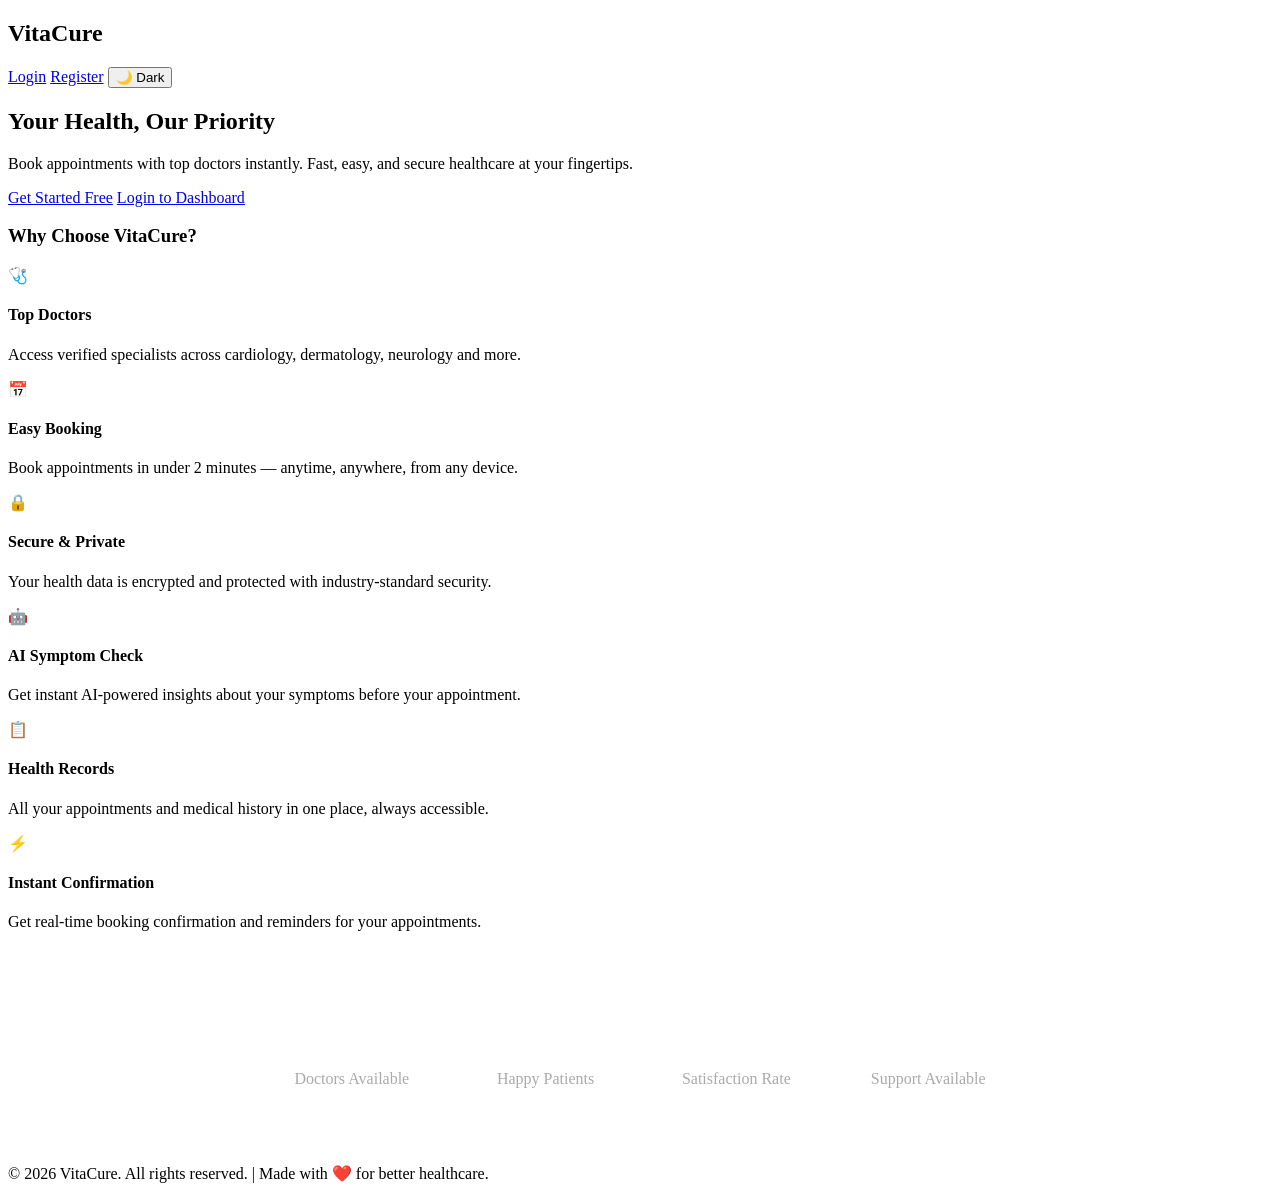
==== templates/index.html @ d21657f0 "initial commit" ====
<!DOCTYPE html>
<html lang="en">
<head>
    <meta charset="UTF-8">
    <meta name="viewport" content="width=device-width, initial-scale=1">
    <title>VitaCure - Your Health, Our Priority</title>
    <link rel="stylesheet" href="{{ url_for('static', filename='css/style.css') }}">
</head>
<body>

<nav>
    <h1>VitaCure</h1>
    <div>
        <a href="/login">Login</a>
        <a href="/register">Register</a>
        <button class="dark-toggle" onclick="toggleDark()">🌙 Dark</button>
    </div>
</nav>

<!-- HERO -->
<div class="hero">
    <h2>Your Health, <span>Our Priority</span></h2>
    <p>Book appointments with top doctors instantly. Fast, easy, and secure healthcare at your fingertips.</p>
    <div class="hero-btns">
        <a href="/register" class="btn-primary">Get Started Free</a>
        <a href="/login" class="btn-outline">Login to Dashboard</a>
    </div>
</div>

<!-- FEATURES -->
<div class="features">
    <h3>Why Choose VitaCure?</h3>
    <div class="features-grid">
        <div class="feature-card">
            <div class="feature-icon">🩺</div>
            <h4>Top Doctors</h4>
            <p>Access verified specialists across cardiology, dermatology, neurology and more.</p>
        </div>
        <div class="feature-card">
            <div class="feature-icon">📅</div>
            <h4>Easy Booking</h4>
            <p>Book appointments in under 2 minutes — anytime, anywhere, from any device.</p>
        </div>
        <div class="feature-card">
            <div class="feature-icon">🔒</div>
            <h4>Secure & Private</h4>
            <p>Your health data is encrypted and protected with industry-standard security.</p>
        </div>
        <div class="feature-card">
            <div class="feature-icon">🤖</div>
            <h4>AI Symptom Check</h4>
            <p>Get instant AI-powered insights about your symptoms before your appointment.</p>
        </div>
        <div class="feature-card">
            <div class="feature-icon">📋</div>
            <h4>Health Records</h4>
            <p>All your appointments and medical history in one place, always accessible.</p>
        </div>
        <div class="feature-card">
            <div class="feature-icon">⚡</div>
            <h4>Instant Confirmation</h4>
            <p>Get real-time booking confirmation and reminders for your appointments.</p>
        </div>
    </div>
</div>

<!-- STATS -->
<div style="background: var(--navy); padding: 60px 50px; text-align: center;">
    <div style="display: flex; justify-content: center; gap: 80px; flex-wrap: wrap;">
        <div style="color: white;">
            <div style="font-size: 48px; font-weight: 800; color: var(--teal-light);">500+</div>
            <div style="font-size: 16px; color: #aaa; margin-top: 8px;">Doctors Available</div>
        </div>
        <div style="color: white;">
            <div style="font-size: 48px; font-weight: 800; color: var(--teal-light);">10K+</div>
            <div style="font-size: 16px; color: #aaa; margin-top: 8px;">Happy Patients</div>
        </div>
        <div style="color: white;">
            <div style="font-size: 48px; font-weight: 800; color: var(--teal-light);">98%</div>
            <div style="font-size: 16px; color: #aaa; margin-top: 8px;">Satisfaction Rate</div>
        </div>
        <div style="color: white;">
            <div style="font-size: 48px; font-weight: 800; color: var(--teal-light);">24/7</div>
            <div style="font-size: 16px; color: #aaa; margin-top: 8px;">Support Available</div>
        </div>
    </div>
</div>
<script>
function toggleDark() {
    document.body.classList.toggle('dark-mode');
    localStorage.setItem('dark', document.body.classList.contains('dark-mode'));
}
if (localStorage.getItem('dark') === 'true') document.body.classList.add('dark-mode');
</script>
<footer>
    <p>© 2026 VitaCure. All rights reserved. | Made with ❤️ for better healthcare.</p>
</footer>

</body>
</html>
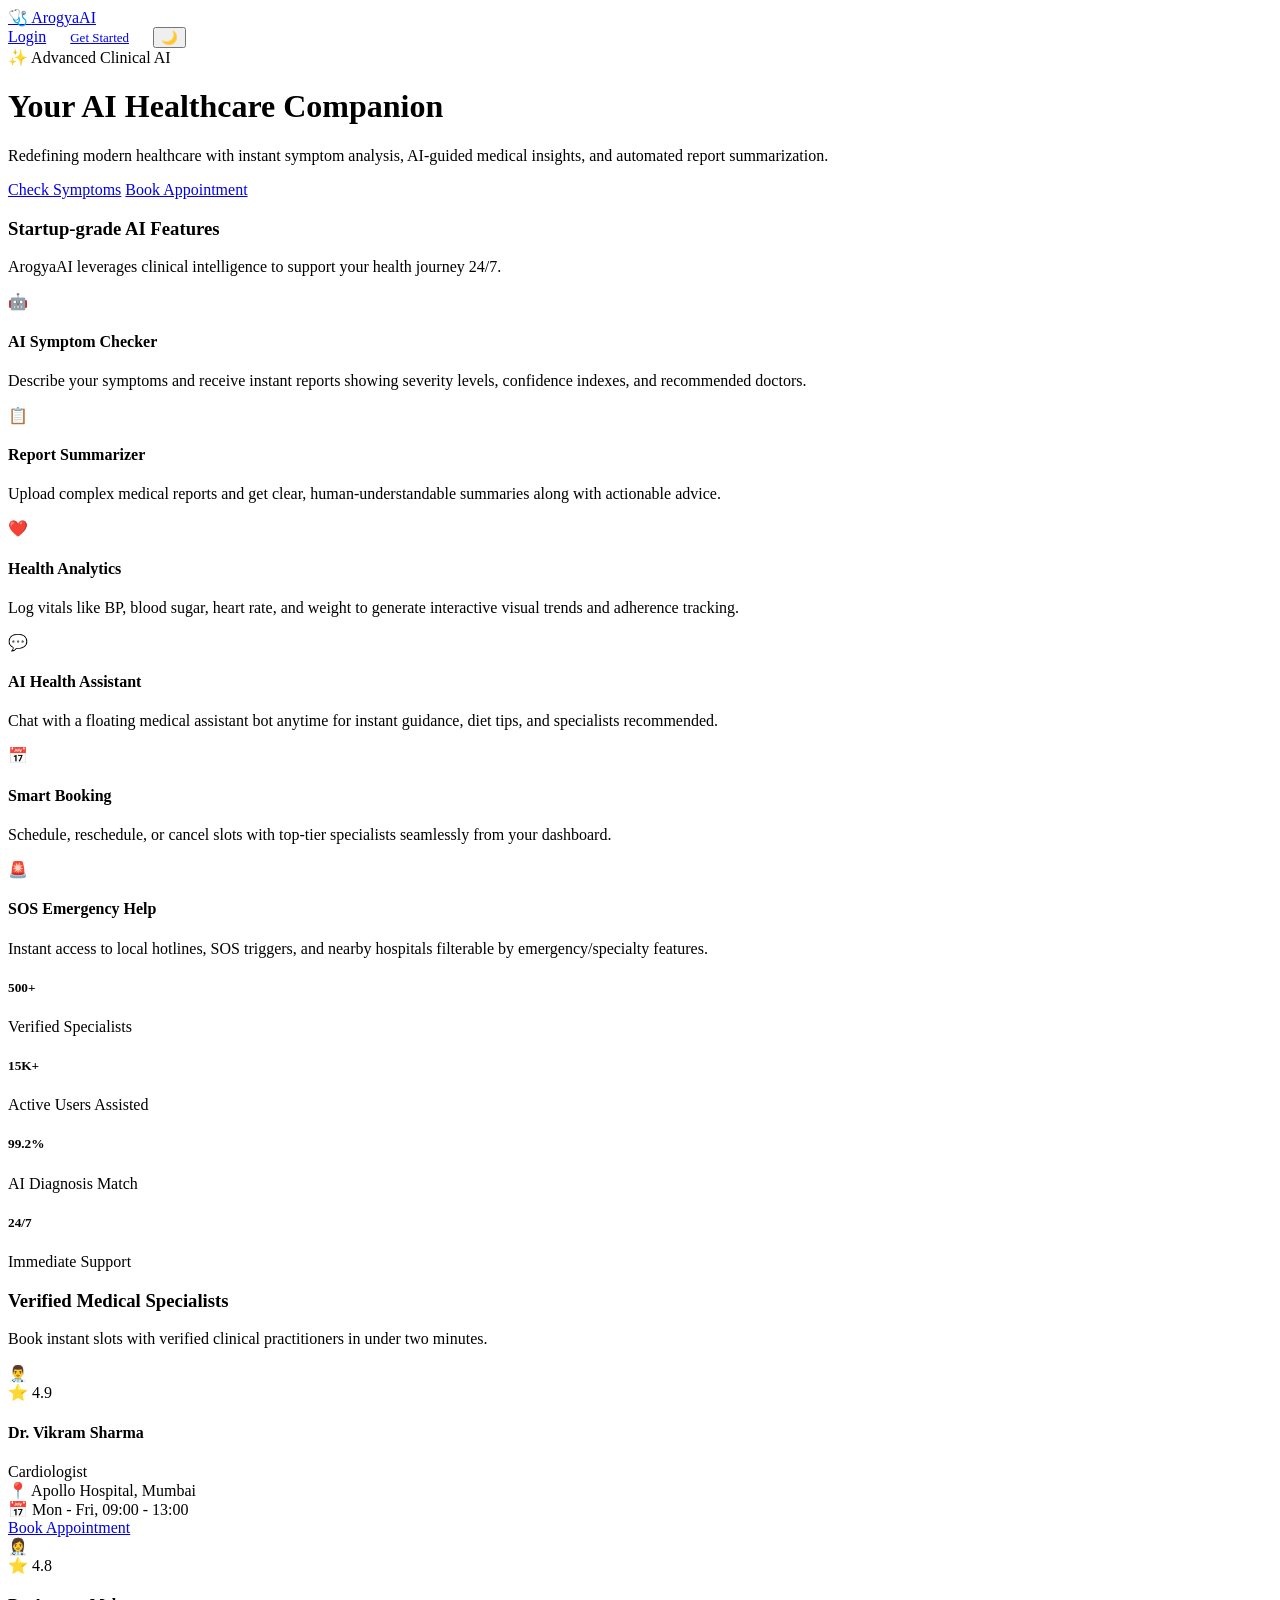
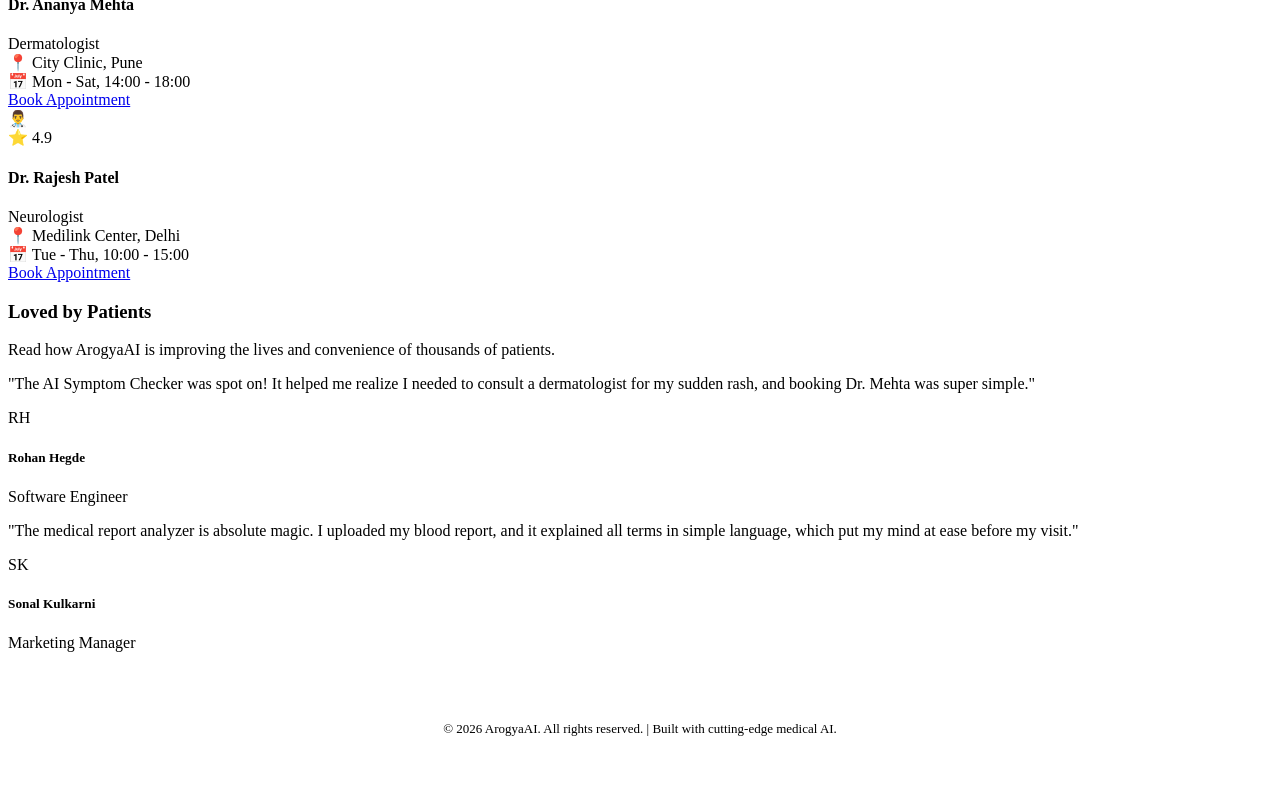
==== commit 24f7aaaf: "feat: Redesign Aarogya AI Dashboard and upgrade patient/doctor portals - Modernize UI/UX design acro" ====
--- a/templates/index.html
+++ b/templates/index.html
@@ -3,98 +3,201 @@
 <head>
     <meta charset="UTF-8">
     <meta name="viewport" content="width=device-width, initial-scale=1">
-    <title>VitaCure - Your Health, Our Priority</title>
+    <title>ArogyaAI - Your AI Healthcare Companion</title>
     <link rel="stylesheet" href="{{ url_for('static', filename='css/style.css') }}">
 </head>
 <body>
 
-<nav>
-    <h1>VitaCure</h1>
-    <div>
-        <a href="/login">Login</a>
-        <a href="/register">Register</a>
-        <button class="dark-toggle" onclick="toggleDark()">🌙 Dark</button>
+<!-- STICKY NAVBAR -->
+<nav class="landing-nav glass" id="navbar">
+    <a href="/" class="logo-container">
+        <span class="logo-icon">🩺</span>
+        <span class="logo-text">Arogya<span>AI</span></span>
+    </a>
+    <div class="nav-actions">
+        <a href="/login" class="nav-link">Login</a>
+        <a href="/register" class="btn-primary" style="padding: 8px 20px; font-size: 13px;">Get Started</a>
+        <button class="dark-toggle" onclick="toggleDark()" title="Toggle Dark/Light Mode">🌙</button>
     </div>
 </nav>
 
-<!-- HERO -->
-<div class="hero">
-    <h2>Your Health, <span>Our Priority</span></h2>
-    <p>Book appointments with top doctors instantly. Fast, easy, and secure healthcare at your fingertips.</p>
-    <div class="hero-btns">
-        <a href="/register" class="btn-primary">Get Started Free</a>
-        <a href="/login" class="btn-outline">Login to Dashboard</a>
-    </div>
-</div>
-
-<!-- FEATURES -->
-<div class="features">
-    <h3>Why Choose VitaCure?</h3>
+<!-- HERO SECTION -->
+<div class="landing-hero animate-fade-in-up">
+    <div class="hero-tag">✨ Advanced Clinical AI</div>
+    <h1 class="hero-title">Your AI <span>Healthcare Companion</span></h1>
+    <p class="hero-subtitle">Redefining modern healthcare with instant symptom analysis, AI-guided medical insights, and automated report summarization.</p>
+    <div class="hero-actions">
+        <a href="/login" class="btn-primary">Check Symptoms</a>
+        <a href="/login" class="btn-outline">Book Appointment</a>
+    </div>
+</div>
+
+<!-- FEATURES SECTION -->
+<div class="landing-section">
+    <div class="section-header">
+        <h3>Startup-grade AI Features</h3>
+        <p>ArogyaAI leverages clinical intelligence to support your health journey 24/7.</p>
+    </div>
     <div class="features-grid">
-        <div class="feature-card">
-            <div class="feature-icon">🩺</div>
-            <h4>Top Doctors</h4>
-            <p>Access verified specialists across cardiology, dermatology, neurology and more.</p>
-        </div>
-        <div class="feature-card">
-            <div class="feature-icon">📅</div>
-            <h4>Easy Booking</h4>
-            <p>Book appointments in under 2 minutes — anytime, anywhere, from any device.</p>
-        </div>
-        <div class="feature-card">
-            <div class="feature-icon">🔒</div>
-            <h4>Secure & Private</h4>
-            <p>Your health data is encrypted and protected with industry-standard security.</p>
-        </div>
-        <div class="feature-card">
-            <div class="feature-icon">🤖</div>
-            <h4>AI Symptom Check</h4>
-            <p>Get instant AI-powered insights about your symptoms before your appointment.</p>
-        </div>
-        <div class="feature-card">
-            <div class="feature-icon">📋</div>
-            <h4>Health Records</h4>
-            <p>All your appointments and medical history in one place, always accessible.</p>
-        </div>
-        <div class="feature-card">
-            <div class="feature-icon">⚡</div>
-            <h4>Instant Confirmation</h4>
-            <p>Get real-time booking confirmation and reminders for your appointments.</p>
-        </div>
-    </div>
-</div>
-
-<!-- STATS -->
-<div style="background: var(--navy); padding: 60px 50px; text-align: center;">
-    <div style="display: flex; justify-content: center; gap: 80px; flex-wrap: wrap;">
-        <div style="color: white;">
-            <div style="font-size: 48px; font-weight: 800; color: var(--teal-light);">500+</div>
-            <div style="font-size: 16px; color: #aaa; margin-top: 8px;">Doctors Available</div>
-        </div>
-        <div style="color: white;">
-            <div style="font-size: 48px; font-weight: 800; color: var(--teal-light);">10K+</div>
-            <div style="font-size: 16px; color: #aaa; margin-top: 8px;">Happy Patients</div>
-        </div>
-        <div style="color: white;">
-            <div style="font-size: 48px; font-weight: 800; color: var(--teal-light);">98%</div>
-            <div style="font-size: 16px; color: #aaa; margin-top: 8px;">Satisfaction Rate</div>
-        </div>
-        <div style="color: white;">
-            <div style="font-size: 48px; font-weight: 800; color: var(--teal-light);">24/7</div>
-            <div style="font-size: 16px; color: #aaa; margin-top: 8px;">Support Available</div>
-        </div>
-    </div>
-</div>
+        <div class="feature-card glass">
+            <div class="feature-icon-wrap">🤖</div>
+            <h4>AI Symptom Checker</h4>
+            <p>Describe your symptoms and receive instant reports showing severity levels, confidence indexes, and recommended doctors.</p>
+        </div>
+        <div class="feature-card glass">
+            <div class="feature-icon-wrap">📋</div>
+            <h4>Report Summarizer</h4>
+            <p>Upload complex medical reports and get clear, human-understandable summaries along with actionable advice.</p>
+        </div>
+        <div class="feature-card glass">
+            <div class="feature-icon-wrap">❤️</div>
+            <h4>Health Analytics</h4>
+            <p>Log vitals like BP, blood sugar, heart rate, and weight to generate interactive visual trends and adherence tracking.</p>
+        </div>
+        <div class="feature-card glass">
+            <div class="feature-icon-wrap">💬</div>
+            <h4>AI Health Assistant</h4>
+            <p>Chat with a floating medical assistant bot anytime for instant guidance, diet tips, and specialists recommended.</p>
+        </div>
+        <div class="feature-card glass">
+            <div class="feature-icon-wrap">📅</div>
+            <h4>Smart Booking</h4>
+            <p>Schedule, reschedule, or cancel slots with top-tier specialists seamlessly from your dashboard.</p>
+        </div>
+        <div class="feature-card glass">
+            <div class="feature-icon-wrap">🚨</div>
+            <h4>SOS Emergency Help</h4>
+            <p>Instant access to local hotlines, SOS triggers, and nearby hospitals filterable by emergency/specialty features.</p>
+        </div>
+    </div>
+</div>
+
+<!-- STATS SECTION -->
+<div class="landing-section">
+    <div class="stats-strip">
+        <div class="stat-item">
+            <h5>500+</h5>
+            <p>Verified Specialists</p>
+        </div>
+        <div class="stat-item">
+            <h5>15K+</h5>
+            <p>Active Users Assisted</p>
+        </div>
+        <div class="stat-item">
+            <h5>99.2%</h5>
+            <p>AI Diagnosis Match</p>
+        </div>
+        <div class="stat-item">
+            <h5>24/7</h5>
+            <p>Immediate Support</p>
+        </div>
+    </div>
+</div>
+
+<!-- DOCTORS SECTION -->
+<div class="landing-section">
+    <div class="section-header">
+        <h3>Verified Medical Specialists</h3>
+        <p>Book instant slots with verified clinical practitioners in under two minutes.</p>
+    </div>
+    <div class="doctor-showcase">
+        <div class="doctor-card glass">
+            <div class="doc-img-sim">👨‍⚕️
+                <div class="doc-rating">⭐ 4.9</div>
+            </div>
+            <div class="doc-details">
+                <h4 class="doc-name">Dr. Vikram Sharma</h4>
+                <div class="doc-spec">Cardiologist</div>
+                <div class="doc-meta">📍 Apollo Hospital, Mumbai</div>
+                <div class="doc-meta">📅 Mon - Fri, 09:00 - 13:00</div>
+                <a href="/login" class="btn-primary doc-book-btn">Book Appointment</a>
+            </div>
+        </div>
+        <div class="doctor-card glass">
+            <div class="doc-img-sim">👩‍⚕️
+                <div class="doc-rating">⭐ 4.8</div>
+            </div>
+            <div class="doc-details">
+                <h4 class="doc-name">Dr. Ananya Mehta</h4>
+                <div class="doc-spec">Dermatologist</div>
+                <div class="doc-meta">📍 City Clinic, Pune</div>
+                <div class="doc-meta">📅 Mon - Sat, 14:00 - 18:00</div>
+                <a href="/login" class="btn-primary doc-book-btn">Book Appointment</a>
+            </div>
+        </div>
+        <div class="doctor-card glass">
+            <div class="doc-img-sim">👨‍⚕️
+                <div class="doc-rating">⭐ 4.9</div>
+            </div>
+            <div class="doc-details">
+                <h4 class="doc-name">Dr. Rajesh Patel</h4>
+                <div class="doc-spec">Neurologist</div>
+                <div class="doc-meta">📍 Medilink Center, Delhi</div>
+                <div class="doc-meta">📅 Tue - Thu, 10:00 - 15:00</div>
+                <a href="/login" class="btn-primary doc-book-btn">Book Appointment</a>
+            </div>
+        </div>
+    </div>
+</div>
+
+<!-- TESTIMONIALS SECTION -->
+<div class="landing-section">
+    <div class="section-header">
+        <h3>Loved by Patients</h3>
+        <p>Read how ArogyaAI is improving the lives and convenience of thousands of patients.</p>
+    </div>
+    <div class="testimonials-grid">
+        <div class="testimonial-card glass">
+            <p class="test-quote">"The AI Symptom Checker was spot on! It helped me realize I needed to consult a dermatologist for my sudden rash, and booking Dr. Mehta was super simple."</p>
+            <div class="test-user">
+                <div class="test-avatar">RH</div>
+                <div class="test-info">
+                    <h5>Rohan Hegde</h5>
+                    <p>Software Engineer</p>
+                </div>
+            </div>
+        </div>
+        <div class="testimonial-card glass">
+            <p class="test-quote">"The medical report analyzer is absolute magic. I uploaded my blood report, and it explained all terms in simple language, which put my mind at ease before my visit."</p>
+            <div class="test-user">
+                <div class="test-avatar">SK</div>
+                <div class="test-info">
+                    <h5>Sonal Kulkarni</h5>
+                    <p>Marketing Manager</p>
+                </div>
+            </div>
+        </div>
+    </div>
+</div>
+
+<!-- FOOTER -->
+<footer style="padding: 40px; text-align: center; border-top: 1px solid var(--border); font-size: 13px; color: var(--text-muted);">
+    <p>© 2026 ArogyaAI. All rights reserved. | Built with cutting-edge medical AI.</p>
+</footer>
+
 <script>
+// SCROLL NAVBAR BACKGROUND EFFECT
+window.addEventListener('scroll', function() {
+    const navbar = document.getElementById('navbar');
+    if (window.scrollY > 20) {
+        navbar.classList.add('scrolled');
+    } else {
+        navbar.classList.remove('scrolled');
+    }
+});
+
+// DARK MODE TOGGLE
 function toggleDark() {
     document.body.classList.toggle('dark-mode');
-    localStorage.setItem('dark', document.body.classList.contains('dark-mode'));
+    const isDark = document.body.classList.contains('dark-mode');
+    localStorage.setItem('dark', isDark);
+    document.querySelector('.dark-toggle').textContent = isDark ? '☀️' : '🌙';
 }
-if (localStorage.getItem('dark') === 'true') document.body.classList.add('dark-mode');
+if (localStorage.getItem('dark') === 'true') {
+    document.body.classList.add('dark-mode');
+    document.querySelector('.dark-toggle').textContent = '☀️';
+}
 </script>
-<footer>
-    <p>© 2026 VitaCure. All rights reserved. | Made with ❤️ for better healthcare.</p>
-</footer>
 
 </body>
 </html>
